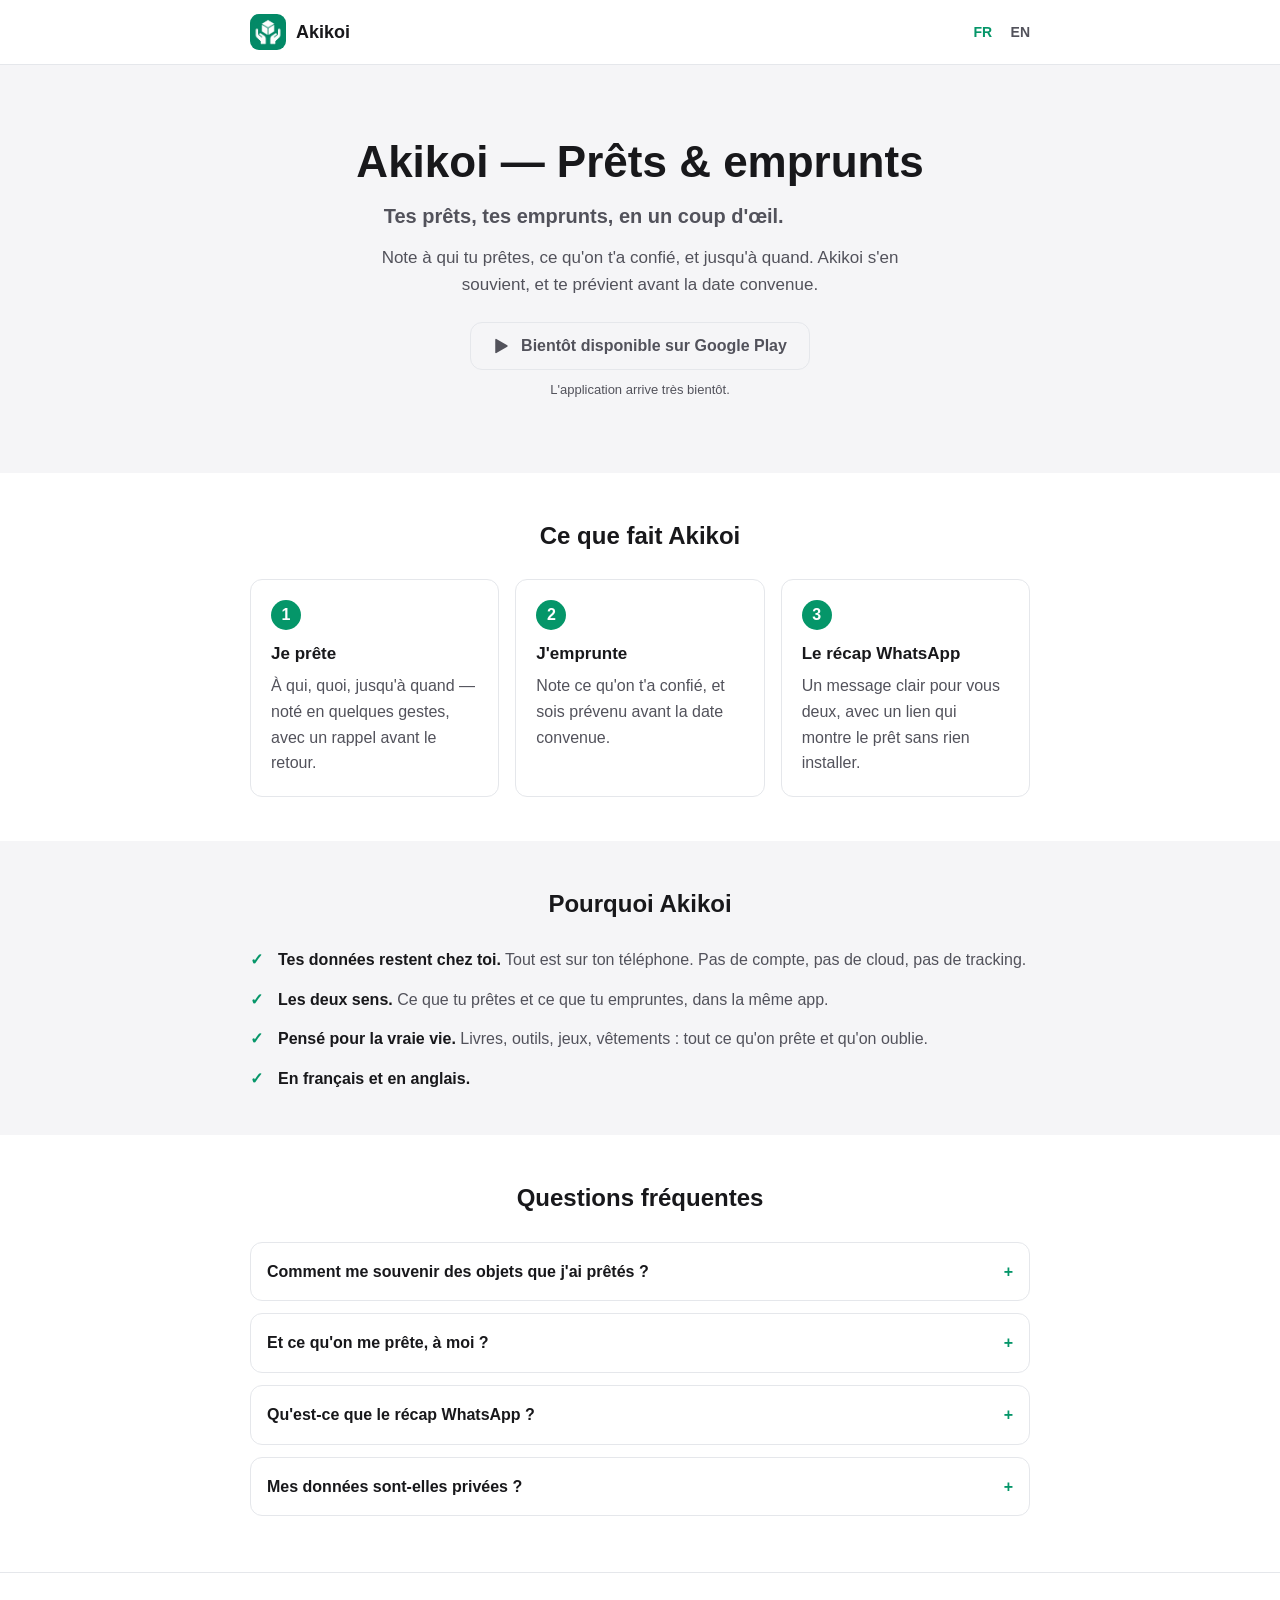
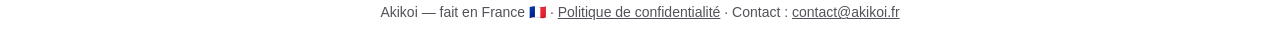
==== index.html @ d81e9add "akikoi-site: l'accueil dit les deux sens, et le récap Baseline « Tes prêts, tes emprunts, en un coup" ====
<!DOCTYPE html>
<html lang="fr">
<head>
  <meta charset="utf-8">
  <meta name="viewport" content="width=device-width, initial-scale=1">
  <title>Akikoi – Prêts &amp; emprunts</title>
  <meta name="description" content="Tes prêts, tes emprunts, en un coup d'œil. Note à qui tu prêtes et ce qu'on t'a confié, et sois prévenu avant la date convenue.">
  <link rel="canonical" href="https://akikoi.fr/">
  <link rel="alternate" hreflang="fr" href="https://akikoi.fr/">
  <link rel="alternate" hreflang="en" href="https://akikoi.fr/en/">
  <link rel="alternate" hreflang="x-default" href="https://akikoi.fr/">
  <meta property="og:type" content="website">
  <meta property="og:site_name" content="Akikoi">
  <meta property="og:locale" content="fr_FR">
  <meta property="og:title" content="Akikoi – Prêts &amp; emprunts">
  <meta property="og:description" content="Tes prêts, tes emprunts, en un coup d'œil. Note à qui tu prêtes et ce qu'on t'a confié, et sois prévenu avant la date convenue.">
  <meta property="og:url" content="https://akikoi.fr/">
  <meta property="og:image" content="https://akikoi.fr/assets/og.png">
  <meta property="og:image:width" content="600">
  <meta property="og:image:height" content="600">
  <meta name="twitter:card" content="summary">
  <link rel="icon" href="assets/logo.png">
  <link rel="apple-touch-icon" href="assets/logo.png">
  <link rel="stylesheet" href="styles.css">
  <script type="application/ld+json">
  {
    "@context": "https://schema.org",
    "@type": "FAQPage",
    "mainEntity": [
      {"@type":"Question","name":"Comment me souvenir des objets que j'ai prêtés ?","acceptedAnswer":{"@type":"Answer","text":"Note chaque prêt dans Akikoi : l'objet, une photo, la personne et la date de retour. L'app te prévient avant l'échéance et garde ce que tu as prêté, par personne."}},
      {"@type":"Question","name":"Et ce qu'on me prête, à moi ?","acceptedAnswer":{"@type":"Answer","text":"Akikoi note aussi tes emprunts : ce qu'on t'a confié, par qui, et jusqu'à quand. Tu es prévenu avant la date convenue, pour rendre à temps."}},
      {"@type":"Question","name":"Qu'est-ce que le récap WhatsApp ?","acceptedAnswer":{"@type":"Answer","text":"Au moment du prêt, Akikoi prépare un message clair pour vous deux, avec un lien qui montre l'objet, la personne et la date de retour — sans rien installer."}},
      {"@type":"Question","name":"Mes données sont-elles privées ?","acceptedAnswer":{"@type":"Answer","text":"Oui. Akikoi fonctionne entièrement sur ton téléphone, sans compte et sans serveur. Tes prêts ne quittent jamais ton appareil."}}
    ]
  }
  </script>
</head>
<body>
  <header class="site-header">
    <div class="container">
      <a class="brand" href="index.html">
        <img src="assets/logo.png" alt="" width="36" height="36">
        <span>Akikoi</span>
      </a>
      <nav class="langs" aria-label="Langue">
        <a href="index.html" aria-current="true">FR</a>
        <a href="en/">EN</a>
      </nav>
    </div>
  </header>

  <main>
    <section class="hero">
      <div class="container">
        <h1>Akikoi — Prêts &amp; emprunts</h1>
        <p class="tagline">Tes prêts, tes emprunts, en un coup d'œil.</p>
        <p>Note à qui tu prêtes, ce qu'on t'a confié, et jusqu'à quand. Akikoi s'en souvient, et te prévient avant la date convenue.</p>
        <button class="cta" type="button" disabled aria-disabled="true">
          <svg width="18" height="18" viewBox="0 0 24 24" aria-hidden="true"><path fill="currentColor" d="M3 3.5v17a1 1 0 0 0 1.5.87l14.5-8.5a1 1 0 0 0 0-1.74L4.5 2.63A1 1 0 0 0 3 3.5Z"/></svg>
          Bientôt disponible sur Google Play
        </button>
        <span class="cta-note">L'application arrive très bientôt.</span>
      </div>
    </section>

    <section>
      <div class="container">
        <h2>Ce que fait Akikoi</h2>
        <div class="steps">
          <div class="step">
            <span class="n">1</span>
            <h3>Je prête</h3>
            <p>À qui, quoi, jusqu'à quand — noté en quelques gestes, avec un rappel avant le retour.</p>
          </div>
          <div class="step">
            <span class="n">2</span>
            <h3>J'emprunte</h3>
            <p>Note ce qu'on t'a confié, et sois prévenu avant la date convenue.</p>
          </div>
          <div class="step">
            <span class="n">3</span>
            <h3>Le récap WhatsApp</h3>
            <p>Un message clair pour vous deux, avec un lien qui montre le prêt sans rien installer.</p>
          </div>
        </div>
      </div>
    </section>

    <!--
      Objets proposés (v1.2) : à décommenter le jour de la publication, pas avant —
      une page qui promet ce que l'app ne fait pas encore promet à faux.
    <section class="alt">
      <div class="container">
        <h2>Proposer un objet</h2>
        <p>Fais savoir ce que tu es prêt à confier — à tes voisins, ton immeuble, ton club. Une photo, deux mots, un lien à partager.</p>
      </div>
    </section>
    -->

    <section class="alt">
      <div class="container">
        <h2>Pourquoi Akikoi</h2>
        <ul class="features">
          <li><strong>Tes données restent chez toi.</strong> Tout est sur ton téléphone. Pas de compte, pas de cloud, pas de tracking.</li>
          <li><strong>Les deux sens.</strong> Ce que tu prêtes et ce que tu empruntes, dans la même app.</li>
          <li><strong>Pensé pour la vraie vie.</strong> Livres, outils, jeux, vêtements : tout ce qu'on prête et qu'on oublie.</li>
          <li><strong>En français et en anglais.</strong></li>
        </ul>
      </div>
    </section>

    <section class="faq">
      <div class="container">
        <h2>Questions fréquentes</h2>
        <details>
          <summary>Comment me souvenir des objets que j'ai prêtés ?</summary>
          <p>Note chaque prêt dans Akikoi : l'objet, une photo, la personne et la date de retour. L'app te prévient avant l'échéance et garde ce que tu as prêté, par personne.</p>
        </details>
        <details>
          <summary>Et ce qu'on me prête, à moi ?</summary>
          <p>Akikoi note aussi tes emprunts : ce qu'on t'a confié, par qui, et jusqu'à quand. Tu es prévenu avant la date convenue, pour rendre à temps.</p>
        </details>
        <details>
          <summary>Qu'est-ce que le récap WhatsApp ?</summary>
          <p>Au moment du prêt, Akikoi prépare un message clair pour vous deux, avec un lien qui montre l'objet, la personne et la date de retour — sans rien installer.</p>
        </details>
        <details>
          <summary>Mes données sont-elles privées ?</summary>
          <p>Oui. Akikoi fonctionne entièrement sur ton téléphone, sans compte et sans serveur. Tes prêts ne quittent jamais ton appareil.</p>
        </details>
      </div>
    </section>
  </main>

  <footer class="site-footer">
    <div class="container">
      Akikoi — fait en France 🇫🇷 ·
      <a href="confidentialite/">Politique de confidentialité</a> ·
      Contact : <a href="mailto:contact@akikoi.fr">contact@akikoi.fr</a>
    </div>
  </footer>
</body>
</html>
---- styles.css ----
:root {
  --accent: #059669;
  --accent-dark: #047857;
  --bg: #ffffff;
  --bg-alt: #f5f5f7;
  --text: #18181b;
  --muted: #52525b;
  --border: #e5e7eb;
  --card: #ffffff;
  --radius: 12px;
  --maxw: 820px;
}

* { box-sizing: border-box; }
html { -webkit-text-size-adjust: 100%; }

body {
  margin: 0;
  font-family: -apple-system, BlinkMacSystemFont, "Segoe UI", Roboto, Helvetica, Arial, sans-serif;
  color: var(--text);
  background: var(--bg);
  line-height: 1.6;
}

a { color: var(--accent); }
a:hover { color: var(--accent-dark); }

.container { max-width: var(--maxw); margin: 0 auto; padding: 0 20px; }

/* Header */
.site-header { border-bottom: 1px solid var(--border); background: var(--bg); }
.site-header .container {
  display: flex;
  align-items: center;
  justify-content: space-between;
  min-height: 64px;
  gap: 12px;
}
.brand {
  display: flex;
  align-items: center;
  gap: 10px;
  text-decoration: none;
  color: var(--text);
  font-weight: 700;
  font-size: 18px;
}
.brand img { width: 36px; height: 36px; border-radius: 9px; display: block; }
.langs a {
  margin-left: 14px;
  font-size: 14px;
  text-decoration: none;
  color: var(--muted);
  font-weight: 600;
}
.langs a[aria-current="true"] { color: var(--accent); }

/* Hero */
.hero { background: var(--bg-alt); padding: 56px 0; }
.hero .container { text-align: center; }
.hero h1 { font-size: 34px; line-height: 1.15; margin: 0 0 12px; }
.hero .tagline { font-size: 20px; font-weight: 600; margin: 0 0 12px; }
.hero p { font-size: 17px; color: var(--muted); max-width: 60ch; margin: 0 auto 24px; }

/* CTA */
.cta {
  display: inline-flex;
  align-items: center;
  gap: 10px;
  padding: 14px 22px;
  border-radius: var(--radius);
  font-weight: 700;
  font-size: 16px;
  font-family: inherit;
  text-decoration: none;
  border: 1px solid var(--border);
  background: var(--bg-alt);
  color: var(--muted);
  cursor: not-allowed;
}
.cta svg { flex: 0 0 auto; }
.cta-note { display: block; margin-top: 10px; font-size: 13px; color: var(--muted); }

/* Sections */
section { padding: 44px 0; }
section h2 { font-size: 24px; margin: 0 0 24px; text-align: center; }
.alt { background: var(--bg-alt); }

.steps { display: grid; gap: 16px; }
.step { background: var(--card); border: 1px solid var(--border); border-radius: var(--radius); padding: 20px; }
.step .n {
  display: inline-flex;
  align-items: center;
  justify-content: center;
  width: 30px; height: 30px;
  border-radius: 50%;
  background: var(--accent);
  color: #fff;
  font-weight: 700;
  margin-bottom: 10px;
}
.step h3 { margin: 0 0 6px; font-size: 17px; }
.step p { margin: 0; color: var(--muted); }

.features { list-style: none; padding: 0; margin: 0; display: grid; gap: 14px; }
.features li { padding-left: 28px; position: relative; color: var(--muted); }
.features li::before { content: "✓"; position: absolute; left: 0; top: 0; color: var(--accent); font-weight: 700; }
.features li strong { color: var(--text); }

.faq details { border: 1px solid var(--border); border-radius: var(--radius); padding: 0 16px; margin-bottom: 12px; background: var(--card); }
.faq summary { font-weight: 600; cursor: pointer; padding: 16px 0; list-style: none; }
.faq summary::-webkit-details-marker { display: none; }
.faq summary::after { content: "+"; float: right; color: var(--accent); font-weight: 700; }
.faq details[open] summary::after { content: "–"; }
.faq p { margin: 0 0 16px; color: var(--muted); }

/* Footer */
.site-footer { border-top: 1px solid var(--border); padding: 28px 0; color: var(--muted); font-size: 14px; text-align: center; }
.site-footer a { color: var(--muted); }

/* Legal / prose pages */
.prose { padding: 40px 0; }
.prose h1 { font-size: 28px; margin: 0 0 6px; }
.prose .updated { color: var(--muted); font-size: 14px; margin: 0 0 24px; }
.prose h2 { font-size: 18px; margin: 28px 0 8px; }
.prose p, .prose li { color: var(--text); }
.prose .lead { background: var(--bg-alt); border-left: 3px solid var(--accent); padding: 14px 16px; border-radius: 8px; }

@media (min-width: 640px) {
  .hero { padding: 72px 0; }
  .hero h1 { font-size: 44px; }
  .steps { grid-template-columns: repeat(3, 1fr); }
}

/* CTA actif (page /app) */
.cta-live {
  background: var(--accent);
  border-color: var(--accent);
  color: #fff;
  cursor: pointer;
}
.cta-live:hover { background: var(--accent-dark); border-color: var(--accent-dark); color: #fff; }

/* Page de redirection /app */
.redirect { display: flex; align-items: center; min-height: 100vh; padding: 40px 0; text-align: center; }
.redirect .redirect-logo { width: 88px; height: 88px; border-radius: 22px; display: block; margin: 0 auto 20px; }
.redirect h1 { font-size: 28px; line-height: 1.2; margin: 0 0 12px; }
.redirect p { font-size: 17px; color: var(--muted); max-width: 46ch; margin: 0 auto 24px; }
.redirect .redirect-note { font-size: 13px; margin: 20px auto 0; }
.redirect .redirect-note a { color: var(--muted); }

@media (min-width: 640px) {
  .redirect h1 { font-size: 34px; }
}

/* Page lien d'emprunt /e */
.loan { padding: 28px 0 48px; }
.loan .container { max-width: 480px; }
.loan [hidden] { display: none !important; }
.loan-card {
  background: var(--card);
  border: 1px solid var(--border);
  border-radius: var(--radius);
  padding: 22px 20px;
  box-shadow: 0 1px 2px rgba(0, 0, 0, 0.04);
}
.loan-kicker { margin: 0 0 4px; font-size: 13px; font-weight: 600; letter-spacing: 0.04em; text-transform: uppercase; color: var(--muted); }
.loan-object { margin: 0; font-size: 30px; line-height: 1.15; overflow-wrap: anywhere; }
.loan-lender { margin: 4px 0 0; font-size: 17px; color: var(--muted); overflow-wrap: anywhere; }
.loan-badge {
  display: inline-block;
  margin: 14px 0 18px;
  padding: 6px 12px;
  border-radius: 999px;
  font-weight: 700;
  font-size: 16px;
}
.loan-badge-ok { background: #ecfdf5; color: var(--accent-dark); }
.loan-badge-soon { background: #fffbeb; color: #b45309; }
.loan-badge-late { background: #fef2f2; color: #b91c1c; }
.loan-badge-free { background: var(--bg-alt); color: var(--muted); }
.loan-items { list-style: none; margin: 14px 0 18px; padding: 0; display: grid; gap: 12px; }
.loan-item { display: grid; grid-template-columns: 1fr auto; gap: 4px 12px; align-items: center; padding-bottom: 12px; border-bottom: 1px solid var(--border); }
.loan-item:last-child { padding-bottom: 0; border-bottom: 0; }
.loan-item-object { font-weight: 600; font-size: 18px; overflow-wrap: anywhere; }
.loan-item .loan-badge { margin: 0; }
.loan-item-date { grid-column: 1 / -1; font-size: 14px; color: var(--muted); }
.loan-dates { margin: 0; display: grid; gap: 10px; }
.loan-dates dt { font-size: 13px; color: var(--muted); }
.loan-dates dd { margin: 0; font-weight: 600; }
.loan-dates dd::first-letter { text-transform: uppercase; }
.loan-honest { margin: 18px 0 0; padding-top: 14px; border-top: 1px solid var(--border); font-size: 13px; color: var(--muted); }
/* L'objet proposé : deux mots sous le titre, et le pied qui invite à en proposer */
.offer-words { margin: 12px 0 0; font-size: 17px; line-height: 1.5; overflow-wrap: anywhere; }
.offer-foot { margin-top: 32px; padding-top: 20px; border-top: 1px solid var(--border); text-align: center; }
.offer-foot p { margin: 0 0 12px; color: var(--muted); }
.loan-cta { margin-top: 22px; text-align: center; }
.loan-cta-btn { display: flex; justify-content: center; width: 100%; text-align: center; line-height: 1.35; }
.loan-keep {
  margin-top: 12px;
  padding: 8px;
  border: 0;
  background: none;
  font: inherit;
  font-size: 15px;
  color: var(--muted);
  text-decoration: underline;
  cursor: pointer;
}
.loan-keep:hover { color: var(--text); }
.loan-kept { margin: 12px auto 0; max-width: 40ch; text-align: center; font-size: 15px; color: var(--muted); }
.loan-empty { text-align: center; padding-top: 24px; }
.loan-empty h1 { font-size: 26px; line-height: 1.2; margin: 0 0 12px; }
.loan-empty p { color: var(--muted); margin: 0 auto 20px; max-width: 40ch; }
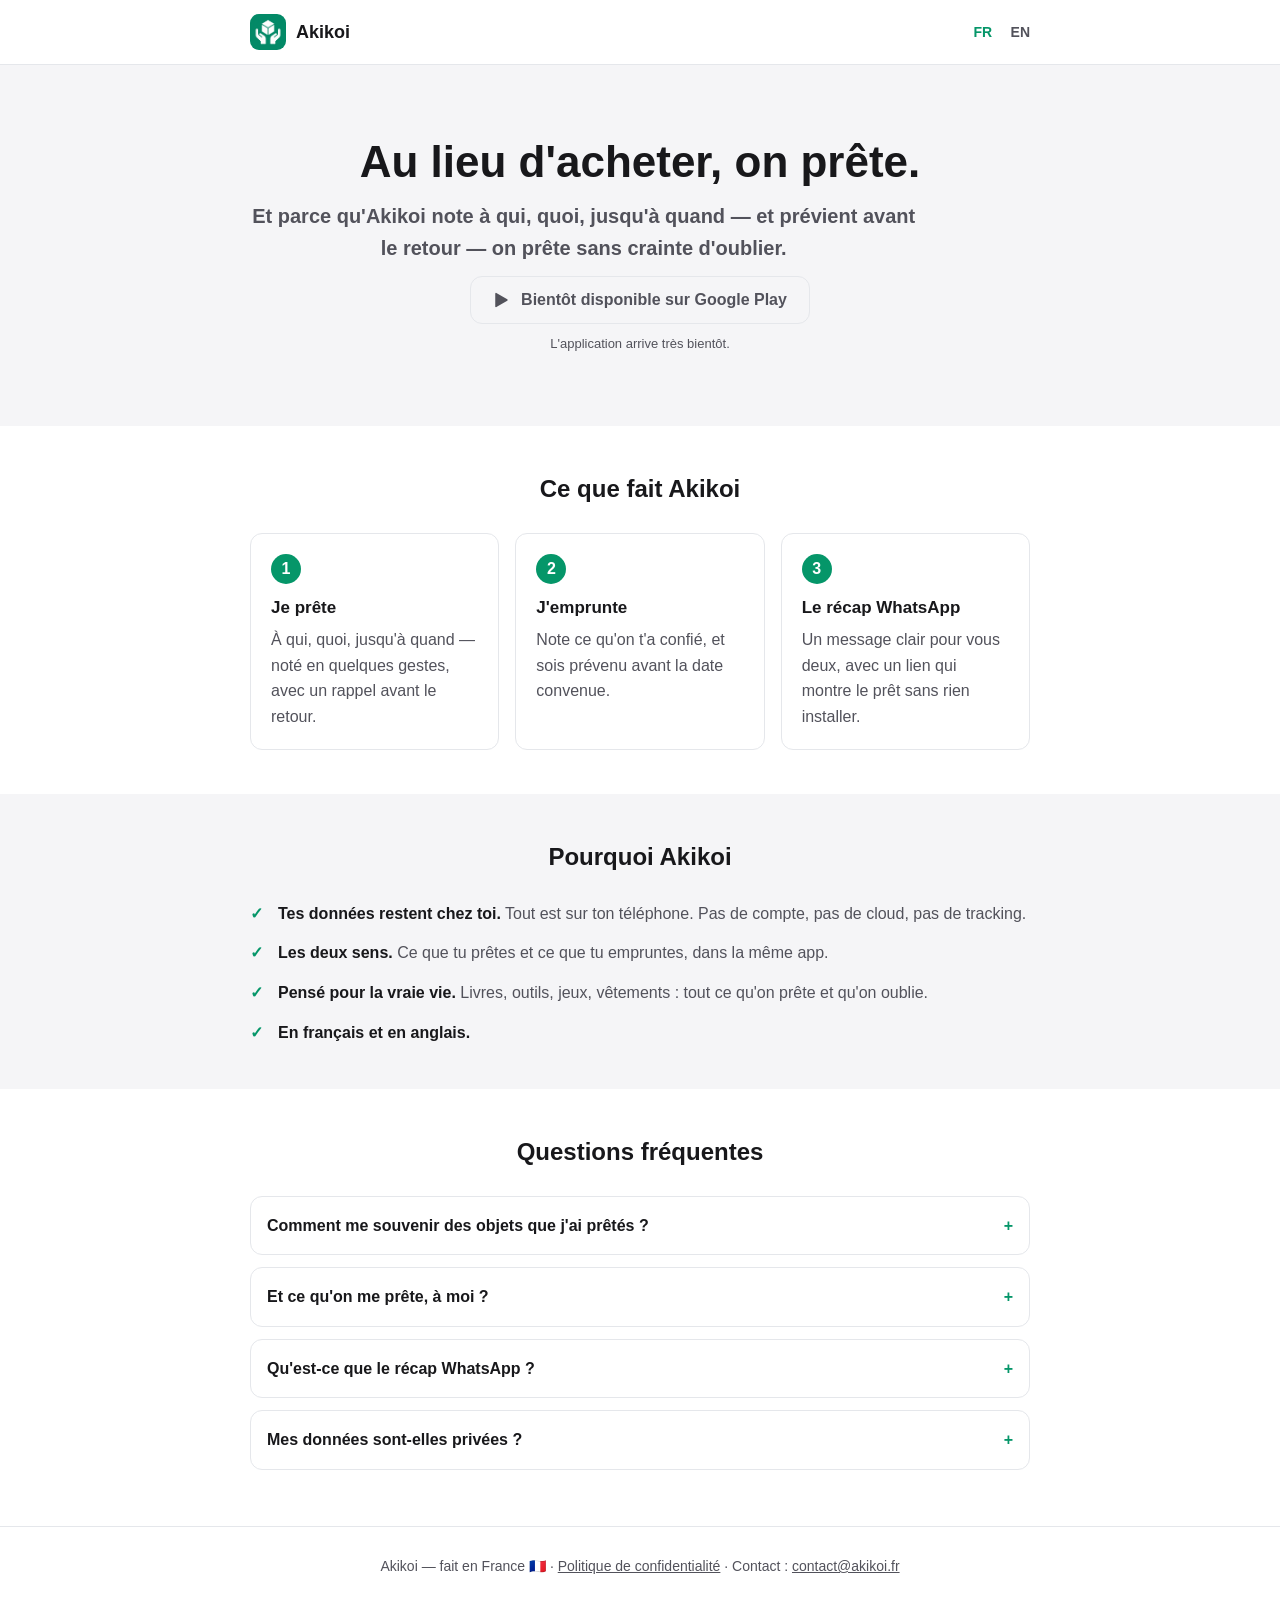
==== commit e8f9af6a: "akikoi-site: le hero dit ce qu'on défend, pas ce qu'on vend « Akikoi — Prêts & emprunts » nommait le" ====
--- a/index.html
+++ b/index.html
@@ -52,9 +52,8 @@
   <main>
     <section class="hero">
       <div class="container">
-        <h1>Akikoi — Prêts &amp; emprunts</h1>
-        <p class="tagline">Tes prêts, tes emprunts, en un coup d'œil.</p>
-        <p>Note à qui tu prêtes, ce qu'on t'a confié, et jusqu'à quand. Akikoi s'en souvient, et te prévient avant la date convenue.</p>
+        <h1>Au lieu d'acheter, on prête.</h1>
+        <p class="tagline">Et parce qu'Akikoi note à qui, quoi, jusqu'à quand — et prévient avant le retour — on prête sans crainte d'oublier.</p>
         <button class="cta" type="button" disabled aria-disabled="true">
           <svg width="18" height="18" viewBox="0 0 24 24" aria-hidden="true"><path fill="currentColor" d="M3 3.5v17a1 1 0 0 0 1.5.87l14.5-8.5a1 1 0 0 0 0-1.74L4.5 2.63A1 1 0 0 0 3 3.5Z"/></svg>
           Bientôt disponible sur Google Play
@@ -92,7 +91,7 @@
     <section class="alt">
       <div class="container">
         <h2>Proposer un objet</h2>
-        <p>Fais savoir ce que tu es prêt à confier — à tes voisins, ton immeuble, ton club. Une photo, deux mots, un lien à partager.</p>
+        <p>Fais savoir ce que tu es prêt à confier — à tes contacts, ton immeuble, ton club. Une photo, deux mots, un lien à partager.</p>
       </div>
     </section>
     -->
--- a/styles.css
+++ b/styles.css
@@ -192,6 +192,35 @@
 .loan-honest { margin: 18px 0 0; padding-top: 14px; border-top: 1px solid var(--border); font-size: 13px; color: var(--muted); }
 /* L'objet proposé : deux mots sous le titre, et le pied qui invite à en proposer */
 .offer-words { margin: 12px 0 0; font-size: 17px; line-height: 1.5; overflow-wrap: anywhere; }
+/* La raison d'être, en tête des pages qui portent un lien */
+.site-eco {
+  margin: 0 0 18px;
+  font-size: 15px;
+  color: var(--muted);
+}
+
+/* Le prénom de qui demande : au-dessus du bouton, et jamais exigé */
+.offer-name { display: grid; gap: 6px; margin: 0 0 14px; text-align: left; }
+.offer-name span { font-size: 14px; color: var(--muted); }
+.offer-name input {
+  width: 100%;
+  padding: 12px 14px;
+  border: 1px solid var(--border);
+  border-radius: var(--radius);
+  background: var(--card);
+  font: inherit;
+  font-size: 16px;
+  color: inherit;
+}
+.offer-name input:focus-visible { outline: 2px solid var(--accent); outline-offset: 1px; }
+
+/* La liste « Ce que {p} peut prêter » : une carte par objet, empilées */
+.offer-list { list-style: none; margin: 18px 0 0; padding: 0; display: grid; gap: 14px; }
+.offer-card { display: grid; }
+.offer-card-object { margin: 0; font-size: 21px; line-height: 1.2; overflow-wrap: anywhere; }
+.offer-card .offer-words { margin: 8px 0 0; font-size: 16px; }
+.offer-card .loan-badge { justify-self: start; margin: 12px 0 0; font-size: 15px; }
+.offer-card .loan-cta-btn { margin-top: 16px; }
 .offer-foot { margin-top: 32px; padding-top: 20px; border-top: 1px solid var(--border); text-align: center; }
 .offer-foot p { margin: 0 0 12px; color: var(--muted); }
 .loan-cta { margin-top: 22px; text-align: center; }
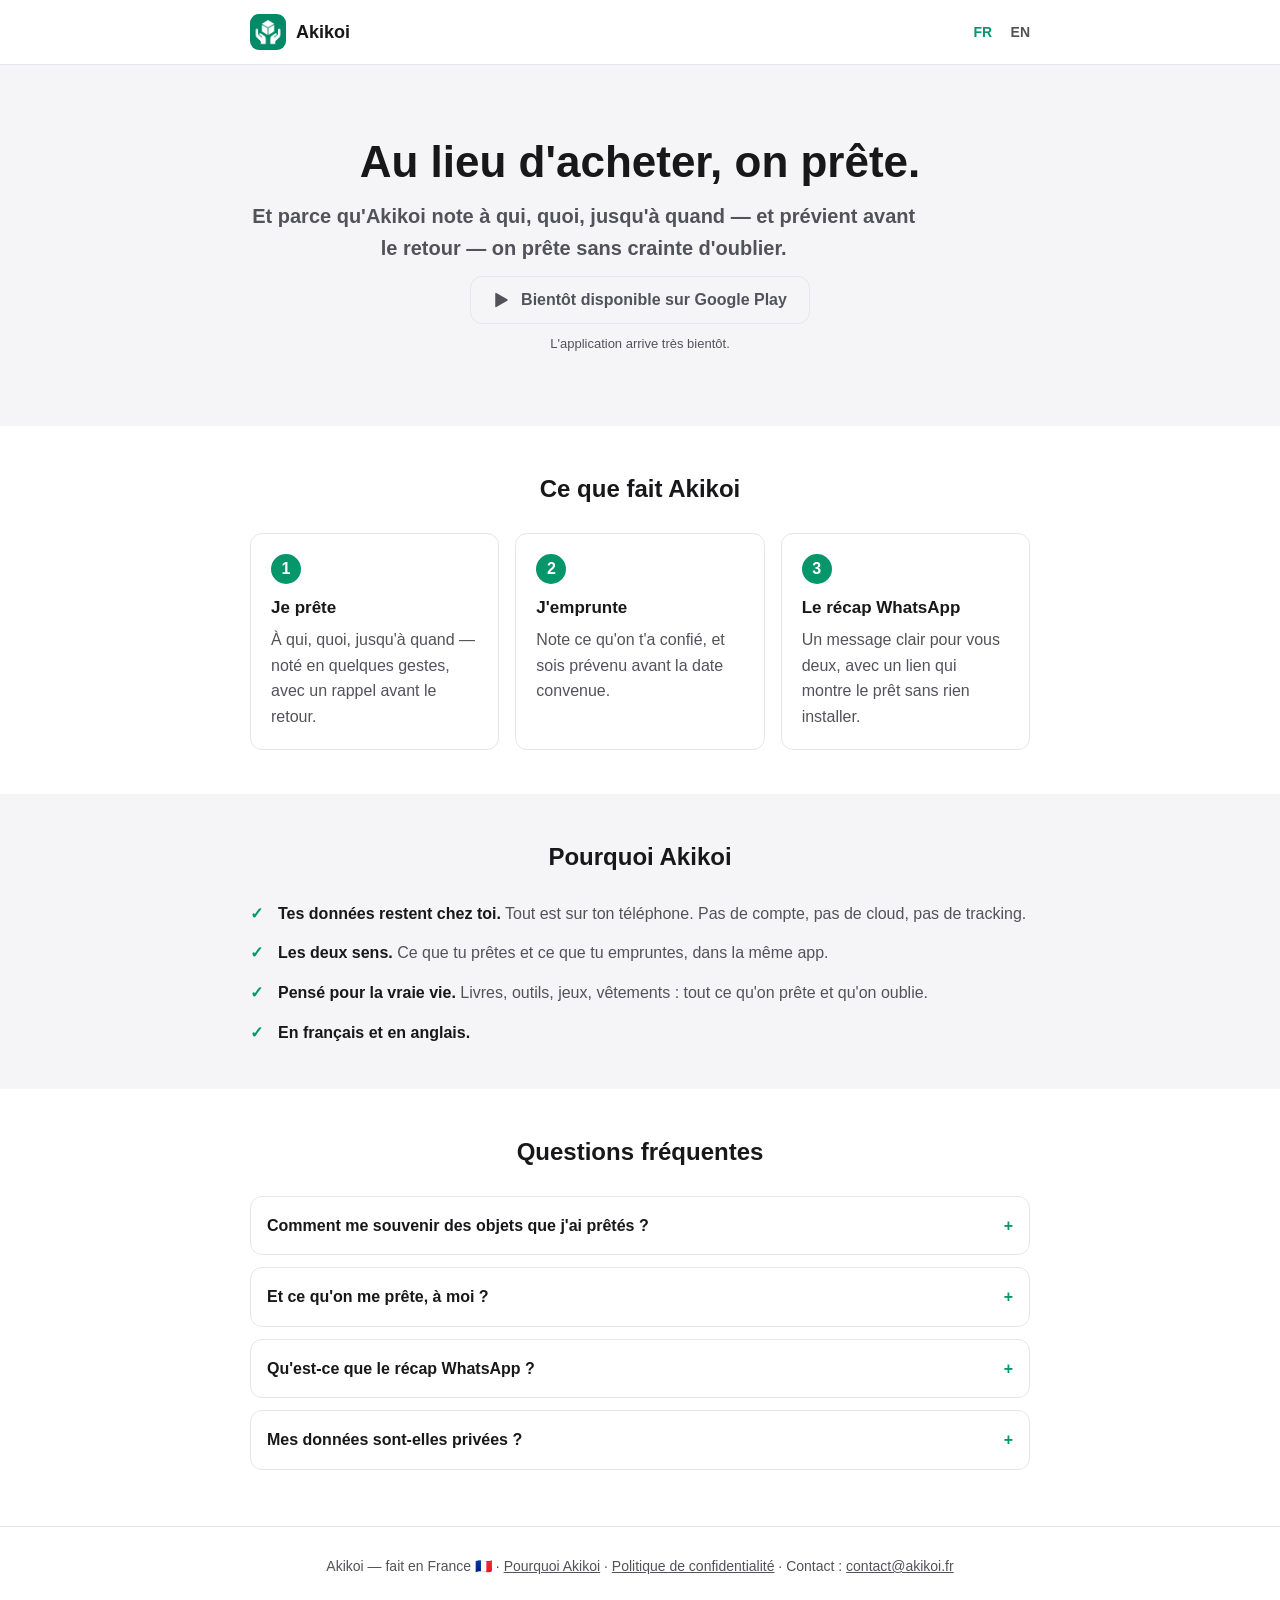
==== commit 99d68d88: "akikoi-site: /pourquoi et /en/why — six lignes, et rien autour Le manifeste que le hero résume, en e" ====
--- a/index.html
+++ b/index.html
@@ -134,6 +134,7 @@
   <footer class="site-footer">
     <div class="container">
       Akikoi — fait en France 🇫🇷 ·
+      <a href="pourquoi/">Pourquoi Akikoi</a> ·
       <a href="confidentialite/">Politique de confidentialité</a> ·
       Contact : <a href="mailto:contact@akikoi.fr">contact@akikoi.fr</a>
     </div>
--- a/styles.css
+++ b/styles.css
@@ -192,6 +192,21 @@
 .loan-honest { margin: 18px 0 0; padding-top: 14px; border-top: 1px solid var(--border); font-size: 13px; color: var(--muted); }
 /* L'objet proposé : deux mots sous le titre, et le pied qui invite à en proposer */
 .offer-words { margin: 12px 0 0; font-size: 17px; line-height: 1.5; overflow-wrap: anywhere; }
+/* Le manifeste : six lignes, larges, et rien autour */
+.manifeste { padding: 32px 0 56px; }
+.manifeste .container { max-width: 620px; }
+.manifeste h1 { font-size: 34px; line-height: 1.15; margin: 0 0 24px; }
+.manifeste-lignes { list-style: none; margin: 0; padding: 0; display: grid; gap: 18px; }
+.manifeste-lignes li {
+  font-size: 19px;
+  line-height: 1.5;
+  padding-left: 18px;
+  border-left: 2px solid var(--border);
+}
+/* La feuille est un signe secondaire : jamais dans le logo, jamais en tête. */
+.feuille { opacity: 0.8; }
+.manifeste-pied { margin: 32px 0 0; }
+
 /* La raison d'être, en tête des pages qui portent un lien */
 .site-eco {
   margin: 0 0 18px;
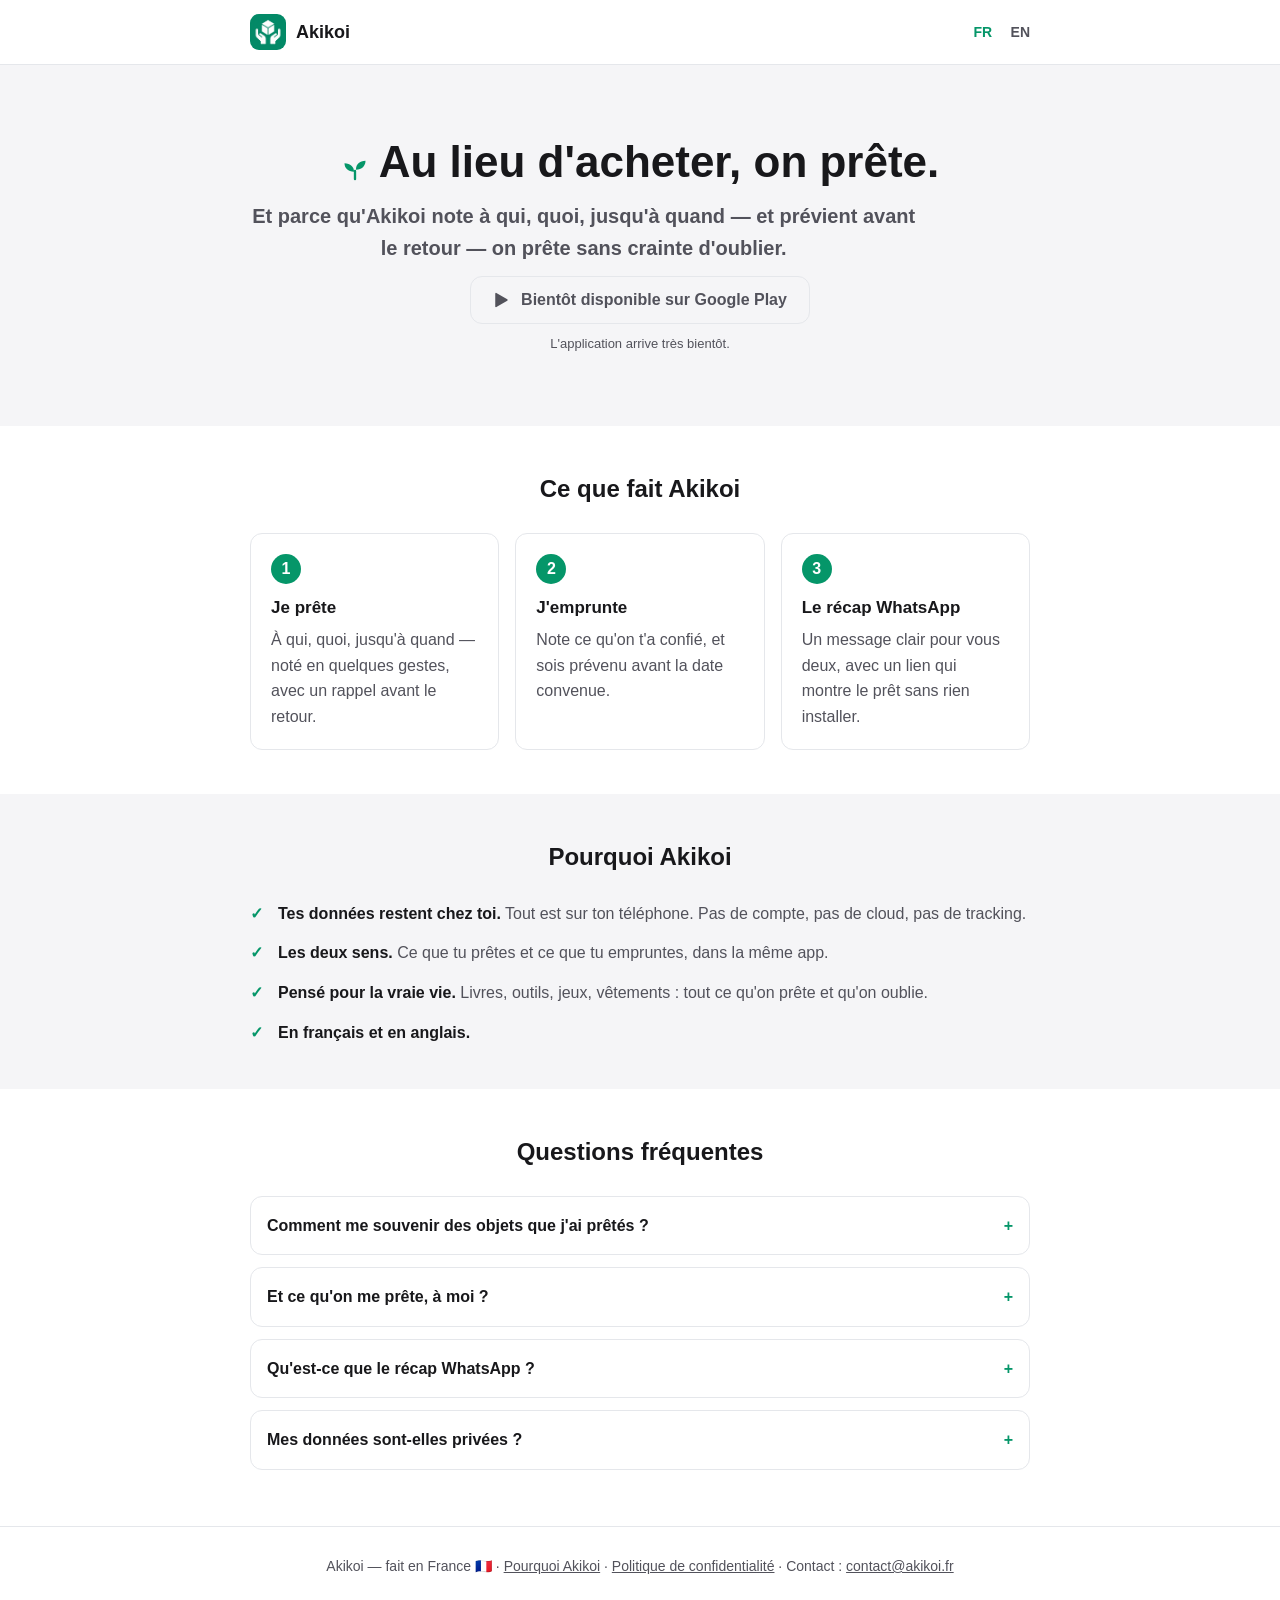
==== commit 8df8a17b: "akikoi-site: une pousse devant le slogan, et nulle part ailleurs Dessinée, pas empruntée à l'emoji :" ====
--- a/index.html
+++ b/index.html
@@ -12,7 +12,7 @@
   <meta property="og:type" content="website">
   <meta property="og:site_name" content="Akikoi">
   <meta property="og:locale" content="fr_FR">
-  <meta property="og:title" content="Akikoi – Prêts &amp; emprunts">
+  <meta property="og:title" content="Au lieu d&#39;acheter, on prête. · Akikoi">
   <meta property="og:description" content="Tes prêts, tes emprunts, en un coup d'œil. Note à qui tu prêtes et ce qu'on t'a confié, et sois prévenu avant la date convenue.">
   <meta property="og:url" content="https://akikoi.fr/">
   <meta property="og:image" content="https://akikoi.fr/assets/og.png">
@@ -52,7 +52,7 @@
   <main>
     <section class="hero">
       <div class="container">
-        <h1>Au lieu d'acheter, on prête.</h1>
+        <h1><svg class="pousse" viewBox="0 0 24 24" aria-hidden="true" focusable="false"><path fill="currentColor" d="M11 21.5v-7a1 1 0 0 1 2 0v7a1 1 0 0 1-2 0Z"/><path fill="currentColor" d="M11.2 15.2C6.1 15.2 3 12.1 3 7.9c5.1 0 8.2 3.1 8.2 7.3Z"/><path fill="currentColor" d="M12.8 13.4c0-4.5 3.1-7.6 8.2-7.6 0 4.5-3.1 7.6-8.2 7.6Z"/></svg>Au lieu d'acheter, on prête.</h1>
         <p class="tagline">Et parce qu'Akikoi note à qui, quoi, jusqu'à quand — et prévient avant le retour — on prête sans crainte d'oublier.</p>
         <button class="cta" type="button" disabled aria-disabled="true">
           <svg width="18" height="18" viewBox="0 0 24 24" aria-hidden="true"><path fill="currentColor" d="M3 3.5v17a1 1 0 0 0 1.5.87l14.5-8.5a1 1 0 0 0 0-1.74L4.5 2.63A1 1 0 0 0 3 3.5Z"/></svg>
--- a/styles.css
+++ b/styles.css
@@ -203,8 +203,24 @@
   padding-left: 18px;
   border-left: 2px solid var(--border);
 }
-/* La feuille est un signe secondaire : jamais dans le logo, jamais en tête. */
-.feuille { opacity: 0.8; }
+/*
+  La pousse, devant le slogan — et nulle part ailleurs.
+
+  Dessinée, et non l'emoji : 🌱 change de forme, de couleur et de taille selon
+  le système, et un signe qui n'est pas le même partout n'est pas un signe. Elle
+  prend la couleur d'accent, une seule, et se cale sur la ligne du texte plutôt
+  que sur une hauteur fixe — le titre fait 34 points sur téléphone et 44 sur
+  large, la pousse doit suivre.
+
+  Jamais dans le logo : le logo est un nom, pas une profession de foi.
+*/
+.pousse {
+  width: 28px;
+  height: 28px;
+  color: var(--accent);
+  vertical-align: -0.12em;
+  margin-right: 10px;
+}
 .manifeste-pied { margin: 32px 0 0; }
 
 /* La raison d'être, en tête des pages qui portent un lien */
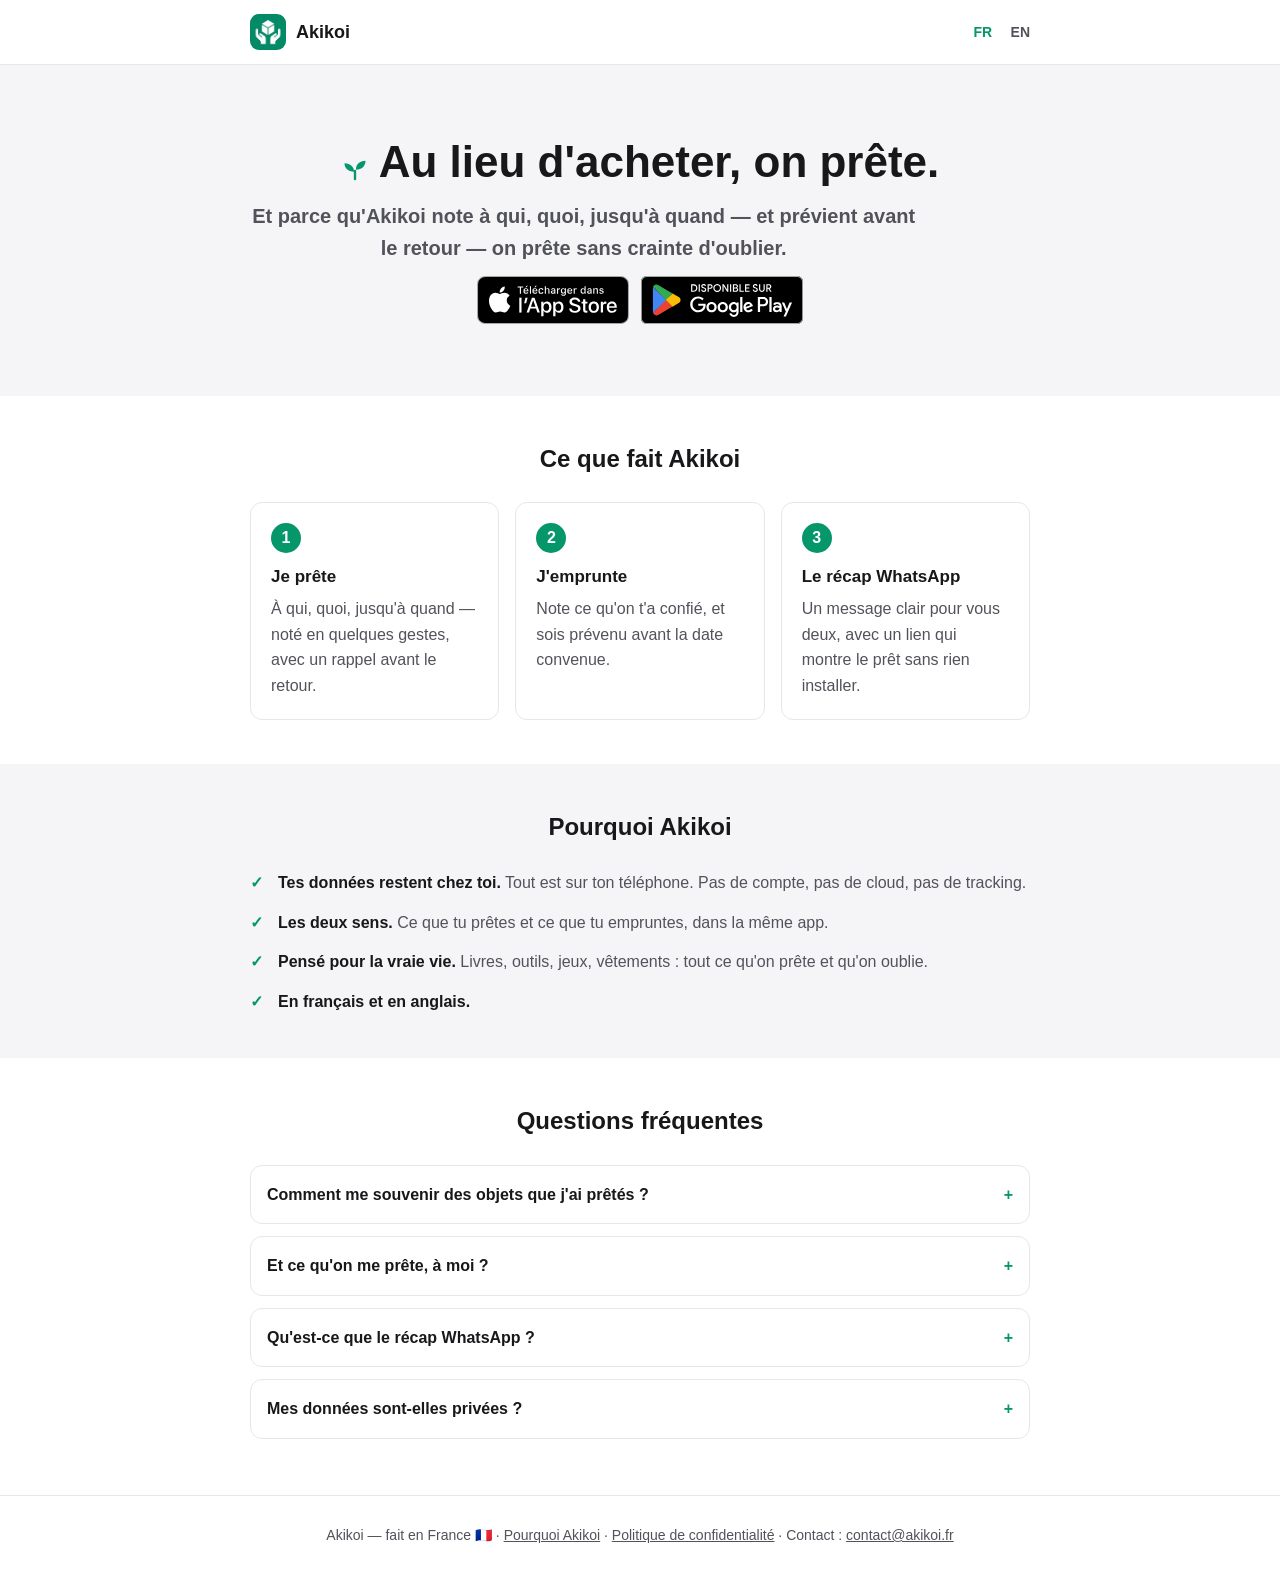
==== commit f8256e4a: "site: Akikoi disponible sur l'App Store Co-Authored-By: Claude Opus 5.5 <noreply@anthropic.com>" ====
--- a/index.html
+++ b/index.html
@@ -54,11 +54,10 @@
       <div class="container">
         <h1><svg class="pousse" viewBox="0 0 24 24" aria-hidden="true" focusable="false"><path fill="currentColor" d="M11 21.5v-7a1 1 0 0 1 2 0v7a1 1 0 0 1-2 0Z"/><path fill="currentColor" d="M11.2 15.2C6.1 15.2 3 12.1 3 7.9c5.1 0 8.2 3.1 8.2 7.3Z"/><path fill="currentColor" d="M12.8 13.4c0-4.5 3.1-7.6 8.2-7.6 0 4.5-3.1 7.6-8.2 7.6Z"/></svg>Au lieu d'acheter, on prête.</h1>
         <p class="tagline">Et parce qu'Akikoi note à qui, quoi, jusqu'à quand — et prévient avant le retour — on prête sans crainte d'oublier.</p>
-        <button class="cta" type="button" disabled aria-disabled="true">
-          <svg width="18" height="18" viewBox="0 0 24 24" aria-hidden="true"><path fill="currentColor" d="M3 3.5v17a1 1 0 0 0 1.5.87l14.5-8.5a1 1 0 0 0 0-1.74L4.5 2.63A1 1 0 0 0 3 3.5Z"/></svg>
-          Bientôt disponible sur Google Play
-        </button>
-        <span class="cta-note">L'application arrive très bientôt.</span>
+        <div class="stores">
+          <a class="store-badge" href="https://apps.apple.com/app/id6822337850"><img src="assets/badges/app-store-fr.svg" alt="Télécharger dans l'App Store" width="152" height="48"></a>
+          <a class="store-badge" href="https://play.google.com/store/apps/details?id=com.cyriltosi.objetspretes"><img src="assets/badges/google-play-fr.svg" alt="Disponible sur Google Play" width="162" height="48"></a>
+        </div>
       </div>
     </section>
 
--- a/styles.css
+++ b/styles.css
@@ -140,6 +140,12 @@
   cursor: pointer;
 }
 .cta-live:hover { background: var(--accent-dark); border-color: var(--accent-dark); color: #fff; }
+
+/* Badges officiels des stores (accueil, /app) : même hauteur, côte à côte */
+.stores { display: flex; flex-wrap: wrap; justify-content: center; gap: 12px; }
+.store-badge { display: block; line-height: 0; border-radius: 8px; }
+.store-badge img { display: block; width: auto; height: 48px; }
+.store-badge:focus-visible { outline: 3px solid var(--accent); outline-offset: 3px; }
 
 /* Page de redirection /app */
 .redirect { display: flex; align-items: center; min-height: 100vh; padding: 40px 0; text-align: center; }
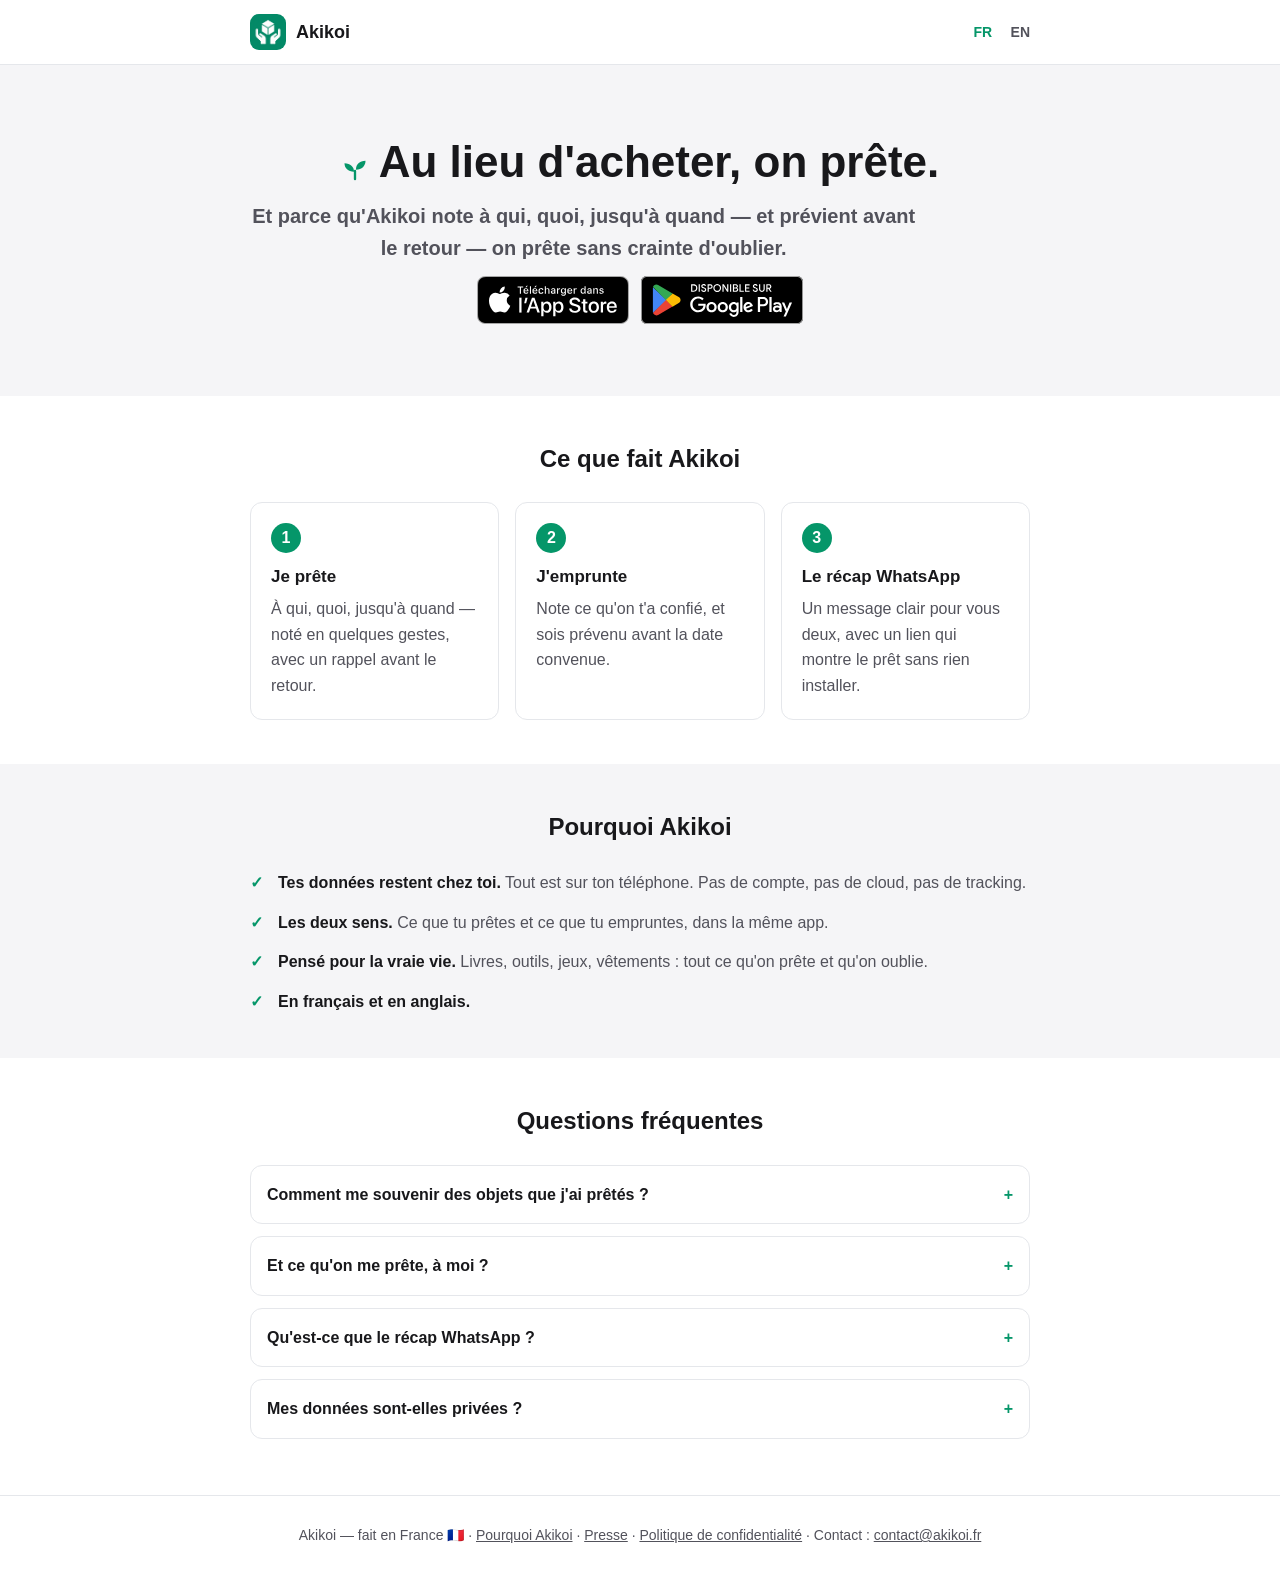
==== commit 942628ac: "akikoi-site: espace presse /presse Pitch, fiche, le créateur, visuels à télécharger (icône, trois ca" ====
--- a/index.html
+++ b/index.html
@@ -134,6 +134,7 @@
     <div class="container">
       Akikoi — fait en France 🇫🇷 ·
       <a href="pourquoi/">Pourquoi Akikoi</a> ·
+      <a href="presse/">Presse</a> ·
       <a href="confidentialite/">Politique de confidentialité</a> ·
       Contact : <a href="mailto:contact@akikoi.fr">contact@akikoi.fr</a>
     </div>
--- a/styles.css
+++ b/styles.css
@@ -278,3 +278,16 @@
 .loan-empty { text-align: center; padding-top: 24px; }
 .loan-empty h1 { font-size: 26px; line-height: 1.2; margin: 0 0 12px; }
 .loan-empty p { color: var(--muted); margin: 0 auto 20px; max-width: 40ch; }
+
+/* Espace presse /presse : fiche, citations, visuels à télécharger */
+.presse-fiche { list-style: none; margin: 18px 0 20px; padding: 0; display: grid; gap: 8px; }
+.presse-fiche li { padding-left: 0; }
+.presse-fiche strong { display: block; font-size: 13px; letter-spacing: 0.04em; text-transform: uppercase; color: var(--muted); }
+.presse-stores { justify-content: flex-start; margin: 0 0 8px; }
+.presse-citation { margin: 16px 0; padding: 0 0 0 16px; border-left: 3px solid var(--accent); font-size: 18px; line-height: 1.5; }
+.presse-visuels { display: grid; grid-template-columns: repeat(2, 1fr); gap: 18px; margin: 20px 0 8px; }
+.presse-visuels figure { margin: 0; text-align: center; }
+.presse-visuels img { display: block; width: 100%; height: auto; border: 1px solid var(--border); border-radius: var(--radius); background: var(--bg-alt); }
+.presse-visuels .presse-icone { width: 160px; margin: 0 auto; border-radius: 36px; }
+.presse-visuels figcaption { margin-top: 8px; font-size: 14px; color: var(--muted); }
+@media (min-width: 640px) { .presse-visuels { grid-template-columns: repeat(4, 1fr); } }
